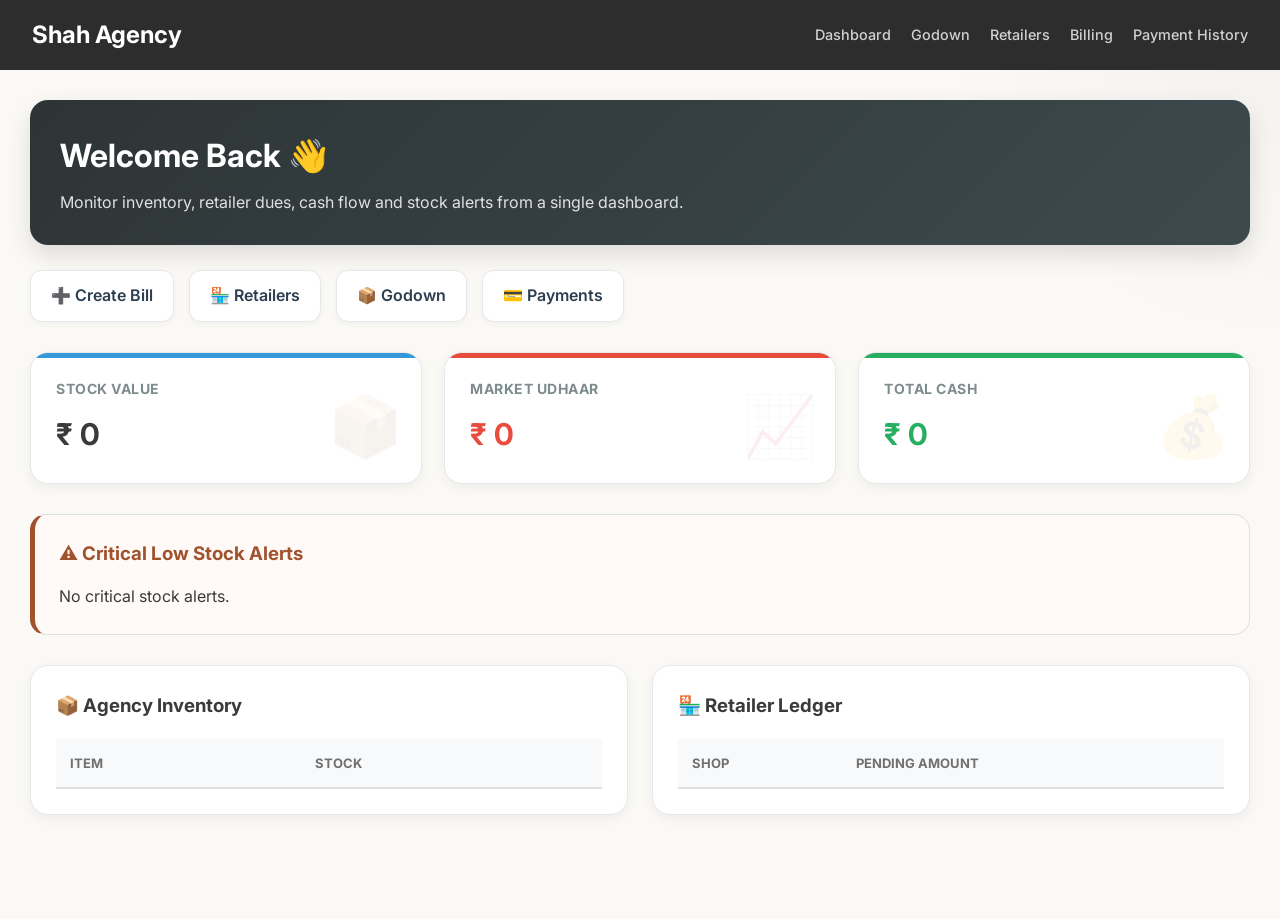
==== frontend/index.html @ 36f71048 "Final Deploy" ====
<!DOCTYPE html>
<html lang="en">
<head>
    <meta charset="UTF-8">
    <meta name="viewport" content="width=device-width, initial-scale=1.0">
    <title>Dashboard - Shah Agency</title>

    <link rel="stylesheet" href="css/style.css">
    <link rel="stylesheet" href="css/dashboard.css">
</head>
<body>

    <!-- Navbar -->
    <nav class="navbar">
        <h2>Shah Agency</h2>

        <ul>
            <li><a href="index.html">Dashboard</a></li>
            <li><a href="godown.html">Godown</a></li>
            <li><a href="retailer.html">Retailers</a></li>
            <li><a href="billing.html">Billing</a></li>
            <li><a href="payment-history.html">Payment History</a></li>
        </ul>
    </nav>

    <main class="dashboard-container">

        <!-- Hero Section -->
        <section class="dashboard-hero">
            <div>
                <h2>Welcome Back 👋</h2>
                <p>
                    Monitor inventory, retailer dues, cash flow and stock alerts
                    from a single dashboard.
                </p>
            </div>
        </section>

        <!-- Quick Actions -->
        <section class="quick-actions">

            <a href="billing.html" class="action-btn">
                ➕ Create Bill
            </a>

            <a href="retailer.html" class="action-btn">
                🏪 Retailers
            </a>

            <a href="godown.html" class="action-btn">
                📦 Godown
            </a>

            <a href="payment-history.html" class="action-btn">
                💳 Payments
            </a>

        </section>

        <!-- Statistics Cards -->
        <section class="cards-wrapper">

            <div class="card stock-card">
                <h3>Stock Value</h3>
                <p id="dash-value">₹ 0</p>
            </div>

            <div class="card udhaar-card">
                <h3>Market Udhaar</h3>
                <p id="dash-udhaar" style="color:#e74c3c;">₹ 0</p>
            </div>

            <div class="card cash-card">
                <h3>Total Cash</h3>
                <p id="dash-cash" style="color:#27ae60;">₹ 0</p>
            </div>

        </section>

        <!-- Low Stock Alert -->
        <section class="box-card alert-box">

            <h3>⚠ Critical Low Stock Alerts</h3>

            <div id="low-stock-content">
                <p>No critical stock alerts.</p>
            </div>

        </section>

        <!-- Main Grid -->
        <section class="dashboard-grid">

            <!-- Inventory -->
            <div class="box-card">

                <h3>📦 Agency Inventory</h3>

                <table class="data-table">

                    <thead>
                        <tr>
                            <th>Item</th>
                            <th>Stock</th>
                        </tr>
                    </thead>

                    <tbody id="product-master-list">
                    </tbody>

                </table>

            </div>

            <!-- Retailer Ledger -->
            <div class="box-card">

                <h3>🏪 Retailer Ledger</h3>

                <table class="data-table">

                    <thead>
                        <tr>
                            <th>Shop</th>
                            <th>Pending Amount</th>
                        </tr>
                    </thead>

                    <tbody id="retailer-master-list">
                    </tbody>

                </table>

            </div>

        </section>

    </main>

    <script src="js/dashboard.js"></script>

</body>
</html>
---- frontend/css/style.css ----
@import url('https://fonts.googleapis.com/css2?family=Inter:wght@300;400;600&display=swap');

:root {
    --bg-color: #FCFBF7;       /* Soft Warm White */
    --card-bg: #FFFFFF;        /* Crisp White */
    --primary-text: #3A3A3A;   /* Deep Charcoal */
    --secondary-text: #707070; /* Muted Grey */
    --accent-color: #A0522D;   /* Muted Terracotta */
    --navbar-bg: #2D2D2D;      /* Deep Espresso */
    --border-color: #E0E0E0;   /* Light Neutral Border */
}

* {
    box-sizing: border-box;
    margin: 0;
    padding: 0;
}

body {
    font-family: 'Inter', -apple-system, sans-serif;
    background-color: var(--bg-color);
    color: var(--primary-text);
    line-height: 1.6;
    padding-bottom: 50px;
}

/* Navbar */
.navbar {
    background-color: var(--navbar-bg);
    color: #FFFFFF;
    padding: 1rem 2rem;
    display: flex;
    justify-content: space-between;
    align-items: center;
}

.navbar ul {
    list-style: none;
    display: flex;
    gap: 20px;
}

.navbar ul li a {
    color: #D1D1D1;
    text-decoration: none;
    font-size: 0.9rem;
    font-weight: 500;
}

.navbar ul li a:hover {
    color: #FFFFFF;
}

/* Containers & Density */
.page-container {
    max-width: 1200px;
    margin: 2rem auto;
    padding: 0 1rem;
}

.box-card {
    background: var(--card-bg);
    padding: 1.5rem;          /* Density preserved */
    border-radius: 4px;
    border: 1px solid var(--border-color);
    margin-bottom: 1.5rem;
}

/* Forms */
.input-group {
    margin-bottom: 1rem;
}

.input-group label {
    display: block;
    font-size: 0.8rem;
    font-weight: 600;
    margin-bottom: 0.4rem;
    text-transform: uppercase;
    color: var(--secondary-text);
}

.input-group input, 
.input-group select {
    width: 100%;
    padding: 0.75rem;
    border: 1px solid var(--border-color);
    border-radius: 2px;
    font-family: inherit;
    font-size: 0.95rem;
}

.primary-btn {
    background-color: var(--accent-color);
    color: white;
    padding: 0.75rem 1.5rem;
    border: none;
    border-radius: 2px;
    cursor: pointer;
    font-weight: 600;
    width: 100%;
}

.primary-btn:hover {
    background-color: #8B4513;
}

/* Tables */
.data-table {
    width: 100%;
    border-collapse: collapse;
    margin-top: 1rem;
}

.data-table th {
    text-align: left;
    font-size: 0.75rem;
    color: var(--secondary-text);
    padding: 1rem;
    border-bottom: 2px solid var(--border-color);
    text-transform: uppercase;
}

.data-table td {
    padding: 1rem;
    border-bottom: 1px solid var(--border-color);
    font-size: 0.9rem;
}

/* Dashboard Grid */
.cards-wrapper {
    display: flex;
    gap: 20px;
}

.card {
    background: var(--card-bg);
    padding: 1.5rem;
    border-radius: 4px;
    border: 1px solid var(--border-color);
    flex: 1;
}

.card h3 {
    font-size: 0.8rem;
    color: var(--secondary-text);
    text-transform: uppercase;
}

.split-layout {
    display: grid;
    grid-template-columns: 1fr 1fr;
    gap: 20px;
    margin-top: 20px;
}
---- frontend/css/dashboard.css ----
/* =========================
   DASHBOARD ONLY CSS
   Shah Agency
========================= */

.dashboard-container {
    max-width: 1400px;
    margin: 30px auto;
    padding: 0 30px;
}

/* HERO SECTION */

.dashboard-hero {
    background: linear-gradient(135deg, #2D3436, #3D4A4D);
    color: white;
    padding: 30px;
    border-radius: 18px;
    margin-bottom: 25px;
    box-shadow: 0 10px 25px rgba(0,0,0,0.12);
}

.dashboard-hero h2 {
    font-size: 2rem;
    margin-bottom: 8px;
}

.dashboard-hero p {
    opacity: 0.85;
    font-size: 1rem;
}

/* QUICK ACTIONS */

.quick-actions {
    display: flex;
    flex-wrap: wrap;
    gap: 15px;
    margin-bottom: 30px;
}

.action-btn {
    background: white;
    color: #2C3E50;
    text-decoration: none;
    padding: 12px 20px;
    border-radius: 12px;
    border: 1px solid #E5E7EB;
    font-weight: 600;
    transition: all 0.25s ease;
    box-shadow: 0 2px 6px rgba(0,0,0,0.04);
}

.action-btn:hover {
    transform: translateY(-3px);
    box-shadow: 0 8px 20px rgba(0,0,0,0.08);
}

/* STAT CARDS */

.cards-wrapper {
    display: grid;
    grid-template-columns: repeat(3, 1fr);
    gap: 22px;
    margin-bottom: 30px;
}

.card {
    position: relative;
    overflow: hidden;
    background: white;
    padding: 25px;
    border-radius: 18px;
    border: 1px solid #E5E7EB;
    box-shadow: 0 4px 12px rgba(0,0,0,0.05);
    transition: all 0.3s ease;
}

.card:hover {
    transform: translateY(-4px);
    box-shadow: 0 12px 24px rgba(0,0,0,0.08);
}

.card h3 {
    font-size: 14px;
    color: #7F8C8D;
    margin-bottom: 10px;
    text-transform: uppercase;
    letter-spacing: 0.5px;
}

.card p {
    font-size: 30px;
    font-weight: 700;
}

/* Colored Top Borders */

.stock-card::before,
.udhaar-card::before,
.cash-card::before {
    content: '';
    position: absolute;
    left: 0;
    top: 0;
    height: 5px;
    width: 100%;
}

.stock-card::before {
    background: #3498db;
}

.udhaar-card::before {
    background: #e74c3c;
}

.cash-card::before {
    background: #27ae60;
}

/* Background Icons */

.stock-card::after {
    content: "📦";
    position: absolute;
    right: 18px;
    bottom: 10px;
    font-size: 60px;
    opacity: 0.08;
}

.udhaar-card::after {
    content: "📈";
    position: absolute;
    right: 18px;
    bottom: 10px;
    font-size: 60px;
    opacity: 0.08;
}

.cash-card::after {
    content: "💰";
    position: absolute;
    right: 18px;
    bottom: 10px;
    font-size: 60px;
    opacity: 0.08;
}

/* ALERT BOX */

.alert-box {
    border-left: 5px solid #A0522D;
    background: #fffaf7;
    border-radius: 16px;
    margin-bottom: 30px;
}

.alert-box h3 {
    margin-bottom: 15px;
    color: #A0522D;
}

/* TABLE GRID */

.dashboard-grid {
    display: grid;
    grid-template-columns: 1fr 1fr;
    gap: 24px;
}

/* TABLE CARDS */

.dashboard-grid .box-card {
    background: white;
    border-radius: 18px;
    padding: 25px;
    border: 1px solid #E5E7EB;
    box-shadow: 0 4px 12px rgba(0,0,0,0.05);
}

.dashboard-grid .box-card h3 {
    margin-bottom: 18px;
}

/* TABLES */

.dashboard-grid .data-table {
    margin-top: 0;
}

.dashboard-grid .data-table th {
    background: #F8F9FA;
    font-size: 13px;
    font-weight: 700;
}

.dashboard-grid .data-table th,
.dashboard-grid .data-table td {
    padding: 14px;
}

.dashboard-grid .data-table tr:hover {
    background: rgba(0,0,0,0.02);
}

/* BODY BACKGROUND ENHANCEMENT */

body {
    background:
        radial-gradient(
            circle at top right,
            rgba(0,0,0,0.03),
            transparent 350px
        ),
        #FAF9F6;
}

/* SCROLLBAR */

::-webkit-scrollbar {
    width: 8px;
}

::-webkit-scrollbar-thumb {
    background: #C9C9C9;
    border-radius: 20px;
}

/* RESPONSIVE */

@media (max-width: 1000px) {

    .cards-wrapper {
        grid-template-columns: 1fr;
    }

    .dashboard-grid {
        grid-template-columns: 1fr;
    }

    .quick-actions {
        flex-direction: column;
    }
}

@media (max-width: 600px) {

    .dashboard-container {
        padding: 0 15px;
    }

    .dashboard-hero {
        padding: 20px;
    }

    .card p {
        font-size: 24px;
    }
}
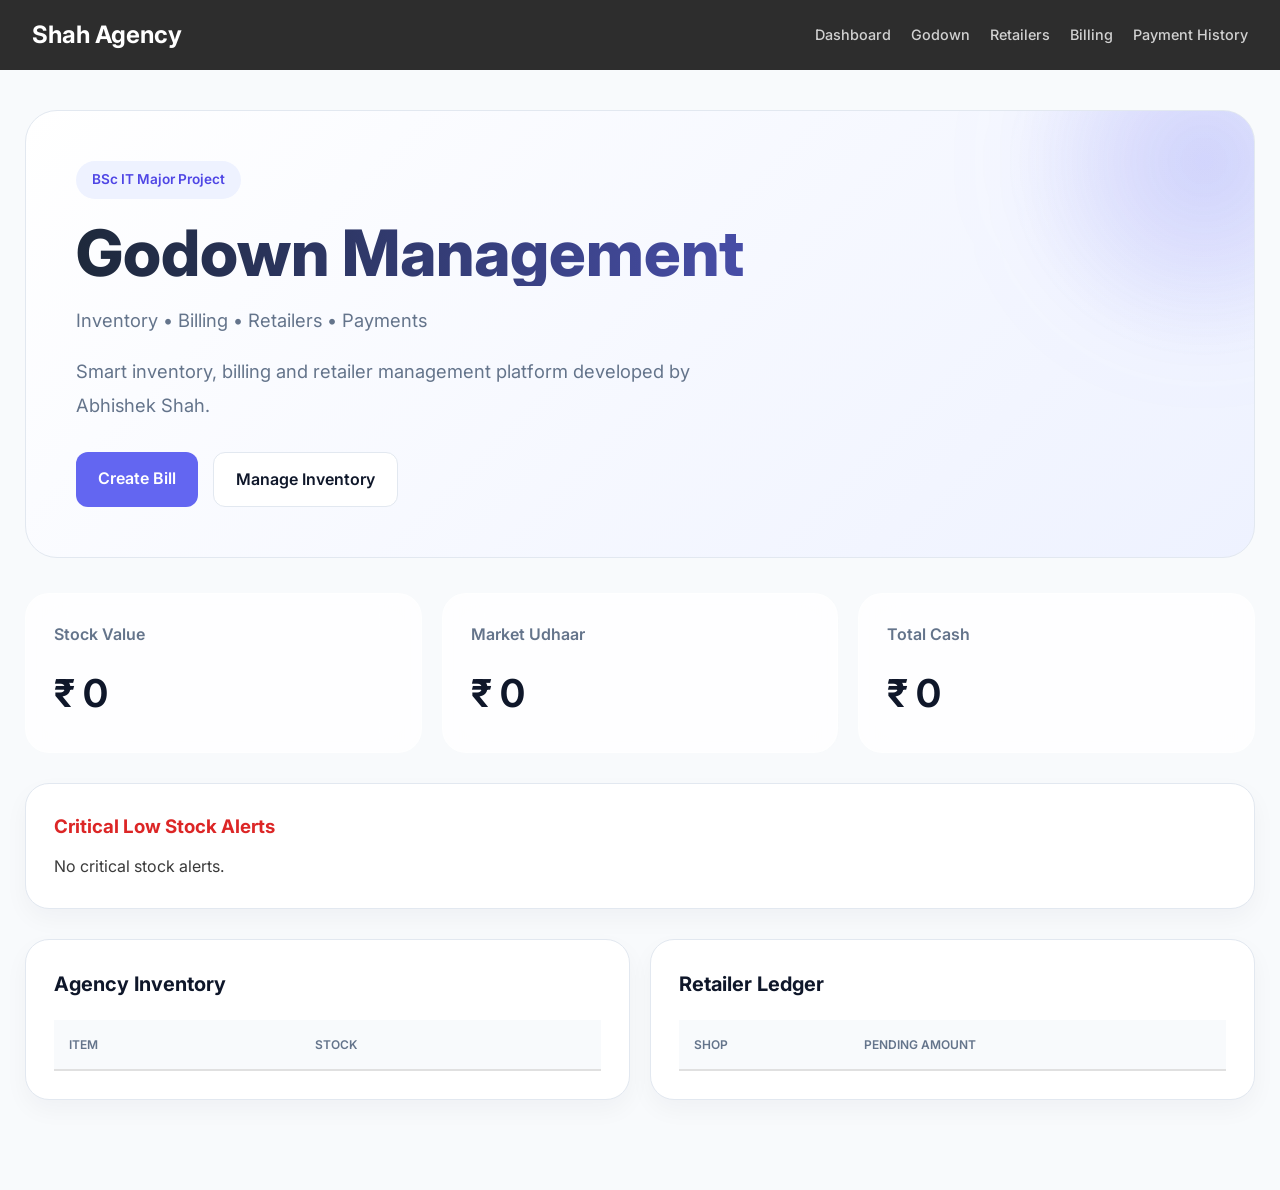
==== commit a74acb57: "Updated dashboard" ====
--- a/frontend/index.html
+++ b/frontend/index.html
@@ -25,117 +25,113 @@
 
     <main class="dashboard-container">
 
-        <!-- Hero Section -->
-        <section class="dashboard-hero">
-            <div>
-                <h2>Welcome Back 👋</h2>
-                <p>
-                    Monitor inventory, retailer dues, cash flow and stock alerts
-                    from a single dashboard.
-                </p>
+    <section class="hero">
+
+        <div class="hero-content">
+            <span class="badge">BSc IT Major Project</span>
+
+            <h1 class="hero-title">
+    Godown Management<span></span>
+</h1>
+
+<p class="hero-subtitle">
+    Inventory • Billing • Retailers • Payments
+</p>
+
+            <p>
+                Smart inventory, billing and retailer management
+                platform developed by Abhishek Shah.
+            </p>
+
+            <div class="hero-actions">
+                <a href="billing.html" class="hero-btn primary">
+                    Create Bill
+                </a>
+
+                <a href="godown.html" class="hero-btn secondary">
+                    Manage Inventory
+                </a>
             </div>
-        </section>
+        </div>
 
-        <!-- Quick Actions -->
-        <section class="quick-actions">
+    </section>
 
-            <a href="billing.html" class="action-btn">
-                ➕ Create Bill
-            </a>
+    <section class="stats-section">
 
-            <a href="retailer.html" class="action-btn">
-                🏪 Retailers
-            </a>
+        <div class="stat-card stock-card">
+            <span>Stock Value</span>
+            <h2 id="dash-value">₹ 0</h2>
+        </div>
 
-            <a href="godown.html" class="action-btn">
-                📦 Godown
-            </a>
+        <div class="stat-card udhaar-card">
+            <span>Market Udhaar</span>
+            <h2 id="dash-udhaar">₹ 0</h2>
+        </div>
 
-            <a href="payment-history.html" class="action-btn">
-                💳 Payments
-            </a>
+        <div class="stat-card cash-card">
+            <span>Total Cash</span>
+            <h2 id="dash-cash">₹ 0</h2>
+        </div>
 
-        </section>
+    </section>
 
-        <!-- Statistics Cards -->
-        <section class="cards-wrapper">
+    <section class="alert-section">
 
-            <div class="card stock-card">
-                <h3>Stock Value</h3>
-                <p id="dash-value">₹ 0</p>
+        <div class="glass-card">
+
+            <h3>Critical Low Stock Alerts</h3>
+
+            <div id="low-stock-content">
+                No critical stock alerts.
             </div>
 
-            <div class="card udhaar-card">
-                <h3>Market Udhaar</h3>
-                <p id="dash-udhaar" style="color:#e74c3c;">₹ 0</p>
+        </div>
+
+    </section>
+
+    <section class="dashboard-grid">
+
+        <div class="glass-card">
+
+            <div class="card-header">
+                <h3>Agency Inventory</h3>
             </div>
 
-            <div class="card cash-card">
-                <h3>Total Cash</h3>
-                <p id="dash-cash" style="color:#27ae60;">₹ 0</p>
+            <table class="data-table">
+                <thead>
+                    <tr>
+                        <th>Item</th>
+                        <th>Stock</th>
+                    </tr>
+                </thead>
+
+                <tbody id="product-master-list"></tbody>
+            </table>
+
+        </div>
+
+        <div class="glass-card">
+
+            <div class="card-header">
+                <h3>Retailer Ledger</h3>
             </div>
 
-        </section>
+            <table class="data-table">
+                <thead>
+                    <tr>
+                        <th>Shop</th>
+                        <th>Pending Amount</th>
+                    </tr>
+                </thead>
 
-        <!-- Low Stock Alert -->
-        <section class="box-card alert-box">
+                <tbody id="retailer-master-list"></tbody>
+            </table>
 
-            <h3>⚠ Critical Low Stock Alerts</h3>
+        </div>
 
-            <div id="low-stock-content">
-                <p>No critical stock alerts.</p>
-            </div>
+    </section>
 
-        </section>
-
-        <!-- Main Grid -->
-        <section class="dashboard-grid">
-
-            <!-- Inventory -->
-            <div class="box-card">
-
-                <h3>📦 Agency Inventory</h3>
-
-                <table class="data-table">
-
-                    <thead>
-                        <tr>
-                            <th>Item</th>
-                            <th>Stock</th>
-                        </tr>
-                    </thead>
-
-                    <tbody id="product-master-list">
-                    </tbody>
-
-                </table>
-
-            </div>
-
-            <!-- Retailer Ledger -->
-            <div class="box-card">
-
-                <h3>🏪 Retailer Ledger</h3>
-
-                <table class="data-table">
-
-                    <thead>
-                        <tr>
-                            <th>Shop</th>
-                            <th>Pending Amount</th>
-                        </tr>
-                    </thead>
-
-                    <tbody id="retailer-master-list">
-                    </tbody>
-
-                </table>
-
-            </div>
-
-        </section>
-
-    </main>
+</main>
 
     <script src="js/dashboard.js"></script>
 
--- a/frontend/css/dashboard.css
+++ b/frontend/css/dashboard.css
@@ -1,261 +1,385 @@
-/* =========================
-   DASHBOARD ONLY CSS
-   Shah Agency
-========================= */
-
-.dashboard-container {
-    max-width: 1400px;
-    margin: 30px auto;
-    padding: 0 30px;
-}
-
-/* HERO SECTION */
-
-.dashboard-hero {
-    background: linear-gradient(135deg, #2D3436, #3D4A4D);
-    color: white;
-    padding: 30px;
-    border-radius: 18px;
-    margin-bottom: 25px;
-    box-shadow: 0 10px 25px rgba(0,0,0,0.12);
-}
-
-.dashboard-hero h2 {
-    font-size: 2rem;
-    margin-bottom: 8px;
-}
-
-.dashboard-hero p {
-    opacity: 0.85;
-    font-size: 1rem;
-}
-
-/* QUICK ACTIONS */
-
-.quick-actions {
-    display: flex;
-    flex-wrap: wrap;
-    gap: 15px;
-    margin-bottom: 30px;
-}
-
-.action-btn {
-    background: white;
-    color: #2C3E50;
-    text-decoration: none;
-    padding: 12px 20px;
-    border-radius: 12px;
-    border: 1px solid #E5E7EB;
-    font-weight: 600;
-    transition: all 0.25s ease;
-    box-shadow: 0 2px 6px rgba(0,0,0,0.04);
-}
-
-.action-btn:hover {
-    transform: translateY(-3px);
-    box-shadow: 0 8px 20px rgba(0,0,0,0.08);
-}
-
-/* STAT CARDS */
-
-.cards-wrapper {
-    display: grid;
-    grid-template-columns: repeat(3, 1fr);
-    gap: 22px;
-    margin-bottom: 30px;
-}
-
-.card {
-    position: relative;
-    overflow: hidden;
-    background: white;
-    padding: 25px;
-    border-radius: 18px;
-    border: 1px solid #E5E7EB;
-    box-shadow: 0 4px 12px rgba(0,0,0,0.05);
-    transition: all 0.3s ease;
-}
-
-.card:hover {
-    transform: translateY(-4px);
-    box-shadow: 0 12px 24px rgba(0,0,0,0.08);
-}
-
-.card h3 {
-    font-size: 14px;
-    color: #7F8C8D;
-    margin-bottom: 10px;
-    text-transform: uppercase;
-    letter-spacing: 0.5px;
-}
-
-.card p {
-    font-size: 30px;
-    font-weight: 700;
-}
-
-/* Colored Top Borders */
-
-.stock-card::before,
-.udhaar-card::before,
-.cash-card::before {
-    content: '';
-    position: absolute;
-    left: 0;
-    top: 0;
-    height: 5px;
-    width: 100%;
-}
-
-.stock-card::before {
-    background: #3498db;
-}
-
-.udhaar-card::before {
-    background: #e74c3c;
-}
-
-.cash-card::before {
-    background: #27ae60;
-}
-
-/* Background Icons */
-
-.stock-card::after {
-    content: "📦";
-    position: absolute;
-    right: 18px;
-    bottom: 10px;
-    font-size: 60px;
-    opacity: 0.08;
-}
-
-.udhaar-card::after {
-    content: "📈";
-    position: absolute;
-    right: 18px;
-    bottom: 10px;
-    font-size: 60px;
-    opacity: 0.08;
-}
-
-.cash-card::after {
-    content: "💰";
-    position: absolute;
-    right: 18px;
-    bottom: 10px;
-    font-size: 60px;
-    opacity: 0.08;
-}
-
-/* ALERT BOX */
-
-.alert-box {
-    border-left: 5px solid #A0522D;
-    background: #fffaf7;
-    border-radius: 16px;
-    margin-bottom: 30px;
-}
-
-.alert-box h3 {
-    margin-bottom: 15px;
-    color: #A0522D;
-}
-
-/* TABLE GRID */
-
-.dashboard-grid {
-    display: grid;
-    grid-template-columns: 1fr 1fr;
-    gap: 24px;
-}
-
-/* TABLE CARDS */
-
-.dashboard-grid .box-card {
-    background: white;
-    border-radius: 18px;
-    padding: 25px;
-    border: 1px solid #E5E7EB;
-    box-shadow: 0 4px 12px rgba(0,0,0,0.05);
-}
-
-.dashboard-grid .box-card h3 {
-    margin-bottom: 18px;
-}
-
-/* TABLES */
-
-.dashboard-grid .data-table {
-    margin-top: 0;
-}
-
-.dashboard-grid .data-table th {
-    background: #F8F9FA;
-    font-size: 13px;
-    font-weight: 700;
-}
-
-.dashboard-grid .data-table th,
-.dashboard-grid .data-table td {
-    padding: 14px;
-}
-
-.dashboard-grid .data-table tr:hover {
-    background: rgba(0,0,0,0.02);
-}
-
-/* BODY BACKGROUND ENHANCEMENT */
-
-body {
+@import url('https://fonts.googleapis.com/css2?family=Inter:wght@400;500;600;700;800&display=swap');
+
+:root{
+    --bg:#f8fafc;
+    --card:#ffffff;
+    --border:#e2e8f0;
+
+    --text:#0f172a;
+    --muted:#64748b;
+
+    --primary:#6366f1;
+
+    --blue:#3b82f6;
+    --red:#ef4444;
+    --green:#10b981;
+}
+
+body{
+    background:var(--bg);
+    font-family:'Inter',sans-serif;
+}
+
+/* ==========================
+   CONTAINER
+========================== */
+
+.dashboard-container{
+    max-width:1400px;
+    margin:auto;
+    padding:40px 25px;
+}
+
+/* ==========================
+   HERO
+========================== */
+
+.hero{
     background:
-        radial-gradient(
-            circle at top right,
-            rgba(0,0,0,0.03),
-            transparent 350px
-        ),
-        #FAF9F6;
-}
-
-/* SCROLLBAR */
-
-::-webkit-scrollbar {
-    width: 8px;
-}
-
-::-webkit-scrollbar-thumb {
-    background: #C9C9C9;
-    border-radius: 20px;
-}
-
-/* RESPONSIVE */
-
-@media (max-width: 1000px) {
-
-    .cards-wrapper {
-        grid-template-columns: 1fr;
-    }
-
-    .dashboard-grid {
-        grid-template-columns: 1fr;
-    }
-
-    .quick-actions {
-        flex-direction: column;
-    }
-}
-
-@media (max-width: 600px) {
-
-    .dashboard-container {
-        padding: 0 15px;
-    }
-
-    .dashboard-hero {
-        padding: 20px;
-    }
-
-    .card p {
-        font-size: 24px;
-    }
+    linear-gradient(
+        135deg,
+        #ffffff,
+        #eef2ff
+    );
+
+    border:1px solid var(--border);
+
+    border-radius:32px;
+
+    padding:50px;
+
+    margin-bottom:35px;
+
+    position:relative;
+
+    overflow:hidden;
+}
+
+.hero::after{
+    content:'';
+
+    position:absolute;
+
+    width:400px;
+    height:400px;
+
+    right:-150px;
+    top:-150px;
+
+    background:
+    radial-gradient(
+        rgba(99,102,241,.12),
+        transparent 70%
+    );
+}
+
+.badge{
+    display:inline-block;
+
+    background:#eef2ff;
+
+    color:#4f46e5;
+
+    font-size:.85rem;
+
+    padding:8px 16px;
+
+    border-radius:999px;
+
+    margin-bottom:20px;
+
+    font-weight:600;
+}
+
+.hero h1{
+    color:var(--text);
+
+    font-size:4rem;
+
+    line-height:1.05;
+
+    font-weight:800;
+}
+
+.hero h1 span{
+    display:block;
+
+    color:var(--primary);
+}
+
+.hero p{
+    max-width:650px;
+
+    margin-top:18px;
+
+    color:var(--muted);
+
+    font-size:1.15rem;
+
+    line-height:1.8;
+}
+
+.hero-actions{
+    display:flex;
+
+    gap:15px;
+
+    margin-top:30px;
+}
+
+.hero-btn{
+    text-decoration:none;
+
+    padding:14px 22px;
+
+    border-radius:12px;
+
+    font-weight:600;
+
+    transition:.25s;
+}
+
+.hero-btn.primary{
+    background:var(--primary);
+
+    color:white;
+}
+
+.hero-btn.primary:hover{
+    transform:translateY(-2px);
+}
+
+.hero-btn.secondary{
+    background:white;
+
+    color:var(--text);
+
+    border:1px solid var(--border);
+}
+
+/* ==========================
+   KPI CARDS
+========================== */
+
+.stats-section{
+    display:grid;
+
+    grid-template-columns:repeat(3,1fr);
+
+    gap:20px;
+
+    margin-bottom:30px;
+}
+
+.stat-card{
+    background:white;
+
+    border:1px solid var(--border);
+
+    border-radius:24px;
+
+    padding:28px;
+
+    position:relative;
+
+    overflow:hidden;
+
+    transition:.25s;
+}
+
+.stat-card:hover{
+    transform:translateY(-4px);
+}
+
+.stat-card span{
+    color:var(--muted);
+
+    font-weight:600;
+}
+
+.stat-card h2{
+    margin-top:15px;
+
+    font-size:2.4rem;
+
+    color:var(--text);
+}
+
+.stock-card{
+    border-top:5px solid var(--blue);
+}
+
+.udhaar-card{
+    border-top:5px solid var(--red);
+}
+
+.cash-card{
+    border-top:5px solid var(--green);
+}
+
+/* ==========================
+   GLASS CARDS
+========================== */
+
+.glass-card{
+    background:white;
+
+    border:1px solid var(--border);
+
+    border-radius:24px;
+
+    padding:28px;
+
+    box-shadow:
+    0 10px 25px rgba(15,23,42,.04);
+}
+
+/* ==========================
+   ALERTS
+========================== */
+
+.alert-section{
+    margin-bottom:30px;
+}
+
+.alert-section h3{
+    color:#dc2626;
+
+    margin-bottom:12px;
+}
+
+/* ==========================
+   TABLE GRID
+========================== */
+
+.dashboard-grid{
+    display:grid;
+
+    grid-template-columns:1fr 1fr;
+
+    gap:20px;
+}
+
+.card-header{
+    margin-bottom:20px;
+}
+
+.card-header h3{
+    font-size:1.25rem;
+
+    color:var(--text);
+}
+
+/* ==========================
+   TABLES
+========================== */
+
+.data-table{
+    width:100%;
+
+    border-collapse:collapse;
+}
+
+.data-table th{
+    text-align:left;
+
+    background:#f8fafc;
+
+    padding:15px;
+
+    color:var(--muted);
+
+    font-weight:600;
+}
+
+.data-table td{
+    padding:15px;
+
+    border-bottom:1px solid var(--border);
+}
+
+.data-table tr:hover{
+    background:#f8fafc;
+}
+
+/* ==========================
+   RESPONSIVE
+========================== */
+
+@media(max-width:1000px){
+
+    .stats-section{
+        grid-template-columns:1fr;
+    }
+
+    .dashboard-grid{
+        grid-template-columns:1fr;
+    }
+
+    .hero h1{
+        font-size:2.8rem;
+    }
+}
+
+@media(max-width:768px){
+
+    .hero{
+        padding:35px;
+    }
+
+    .hero-actions{
+        flex-direction:column;
+    }
+
+    .hero h1{
+        font-size:2.3rem;
+    }
+}
+
+.hero-title{
+    font-size:6rem;
+    font-weight:800;
+
+    background:linear-gradient(
+        90deg,
+        #1e293b,
+        #6366f1
+    );
+
+    -webkit-background-clip:text;
+    -webkit-text-fill-color:transparent;
+}
+.hero{
+    position:relative;
+}
+
+.hero::before{
+    content:"";
+
+    position:absolute;
+
+    width:300px;
+    height:300px;
+
+    top:-100px;
+    right:-100px;
+
+    border-radius:50%;
+
+    background:
+    radial-gradient(
+        rgba(99,102,241,.18),
+        transparent
+    );
+
+    filter:blur(60px);
+}
+.stat-card{
+    backdrop-filter:blur(20px);
+
+    background:
+    rgba(255,255,255,.8);
+
+    border:
+    1px solid rgba(255,255,255,.4);
 }
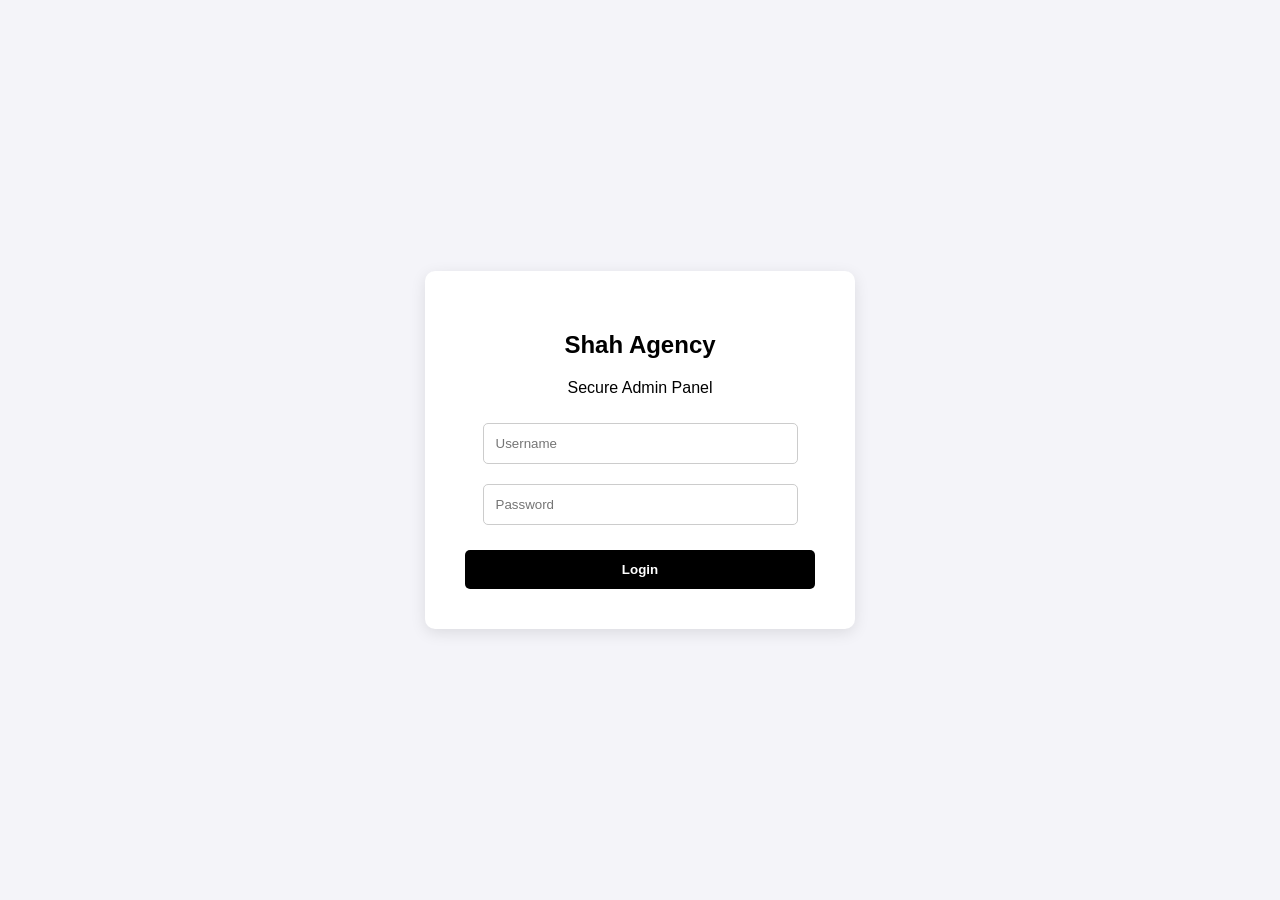
==== commit b0799c03: "Added Login Page and Auuthentication" ====
--- a/frontend/index.html
+++ b/frontend/index.html
@@ -3,137 +3,78 @@
 <head>
     <meta charset="UTF-8">
     <meta name="viewport" content="width=device-width, initial-scale=1.0">
-    <title>Dashboard - Shah Agency</title>
-
-    <link rel="stylesheet" href="css/style.css">
-    <link rel="stylesheet" href="css/dashboard.css">
+    <title>Admin Login - Shah Agency</title>
+    <style>
+        body { 
+            font-family: Arial, sans-serif; 
+            background-color: #f4f4f9; 
+            display: flex; 
+            justify-content: center; 
+            align-items: center; 
+            height: 100vh; 
+            margin: 0; 
+        }
+        .login-box { 
+            background: white; 
+            padding: 40px; 
+            border-radius: 10px; 
+            box-shadow: 0 4px 15px rgba(0,0,0,0.1); 
+            width: 100%; 
+            max-width: 350px; 
+            text-align: center; 
+        }
+        input { 
+            width: 90%; 
+            padding: 12px; 
+            margin: 10px 0; 
+            border: 1px solid #ccc; 
+            border-radius: 5px; 
+            box-sizing: border-box; 
+        }
+        button { 
+            width: 100%; 
+            padding: 12px; 
+            background: #000; 
+            color: white; 
+            border: none; 
+            border-radius: 5px; 
+            cursor: pointer; 
+            font-weight: bold; 
+            margin-top: 15px; 
+        }
+        button:hover { 
+            background: #333; 
+        }
+    </style>
 </head>
 <body>
 
-    <!-- Navbar -->
-    <nav class="navbar">
+    <div class="login-box">
         <h2>Shah Agency</h2>
+        <p>Secure Admin Panel</p>
+        <input type="text" id="username" placeholder="Username">
+        <input type="password" id="password" placeholder="Password">
+        <button onclick="loginAPI()">Login</button>
+    </div>
 
-        <ul>
-            <li><a href="index.html">Dashboard</a></li>
-            <li><a href="godown.html">Godown</a></li>
-            <li><a href="retailer.html">Retailers</a></li>
-            <li><a href="billing.html">Billing</a></li>
-            <li><a href="payment-history.html">Payment History</a></li>
-        </ul>
-    </nav>
+    <script>
+        function loginAPI() {
+            const user = document.getElementById('username').value;
+            const pass = document.getElementById('password').value;
 
-    <main class="dashboard-container">
-
-    <section class="hero">
-
-        <div class="hero-content">
-            <span class="badge">BSc IT Major Project</span>
-
-            <h1 class="hero-title">
-    Godown Management<span></span>
-</h1>
-
-<p class="hero-subtitle">
-    Inventory • Billing • Retailers • Payments
-</p>
-
-            <p>
-                Smart inventory, billing and retailer management
-                platform developed by Abhishek Shah.
-            </p>
-
-            <div class="hero-actions">
-                <a href="billing.html" class="hero-btn primary">
-                    Create Bill
-                </a>
-
-                <a href="godown.html" class="hero-btn secondary">
-                    Manage Inventory
-                </a>
-            </div>
-        </div>
-
-    </section>
-
-    <section class="stats-section">
-
-        <div class="stat-card stock-card">
-            <span>Stock Value</span>
-            <h2 id="dash-value">₹ 0</h2>
-        </div>
-
-        <div class="stat-card udhaar-card">
-            <span>Market Udhaar</span>
-            <h2 id="dash-udhaar">₹ 0</h2>
-        </div>
-
-        <div class="stat-card cash-card">
-            <span>Total Cash</span>
-            <h2 id="dash-cash">₹ 0</h2>
-        </div>
-
-    </section>
-
-    <section class="alert-section">
-
-        <div class="glass-card">
-
-            <h3>Critical Low Stock Alerts</h3>
-
-            <div id="low-stock-content">
-                No critical stock alerts.
-            </div>
-
-        </div>
-
-    </section>
-
-    <section class="dashboard-grid">
-
-        <div class="glass-card">
-
-            <div class="card-header">
-                <h3>Agency Inventory</h3>
-            </div>
-
-            <table class="data-table">
-                <thead>
-                    <tr>
-                        <th>Item</th>
-                        <th>Stock</th>
-                    </tr>
-                </thead>
-
-                <tbody id="product-master-list"></tbody>
-            </table>
-
-        </div>
-
-        <div class="glass-card">
-
-            <div class="card-header">
-                <h3>Retailer Ledger</h3>
-            </div>
-
-            <table class="data-table">
-                <thead>
-                    <tr>
-                        <th>Shop</th>
-                        <th>Pending Amount</th>
-                    </tr>
-                </thead>
-
-                <tbody id="retailer-master-list"></tbody>
-            </table>
-
-        </div>
-
-    </section>
-
-</main>
-
-    <script src="js/dashboard.js"></script>
-
+            // Direct local check (Render server ka wait nahi karega)
+            if (user === 'abhishek' && pass === 'shahadmin123') {
+                
+                // Token set kar raha hai taaki andar wale pages khul sakein
+                localStorage.setItem('auth_token', 'shah_agency_secure_token');
+                
+                // Seedha Dashboard par bhej dega
+                window.location.href = 'dashboard.html';
+                
+            } else {
+                alert('Galat Username ya Password! Wapas try kar.');
+            }
+        }
+    </script>
 </body>
 </html>
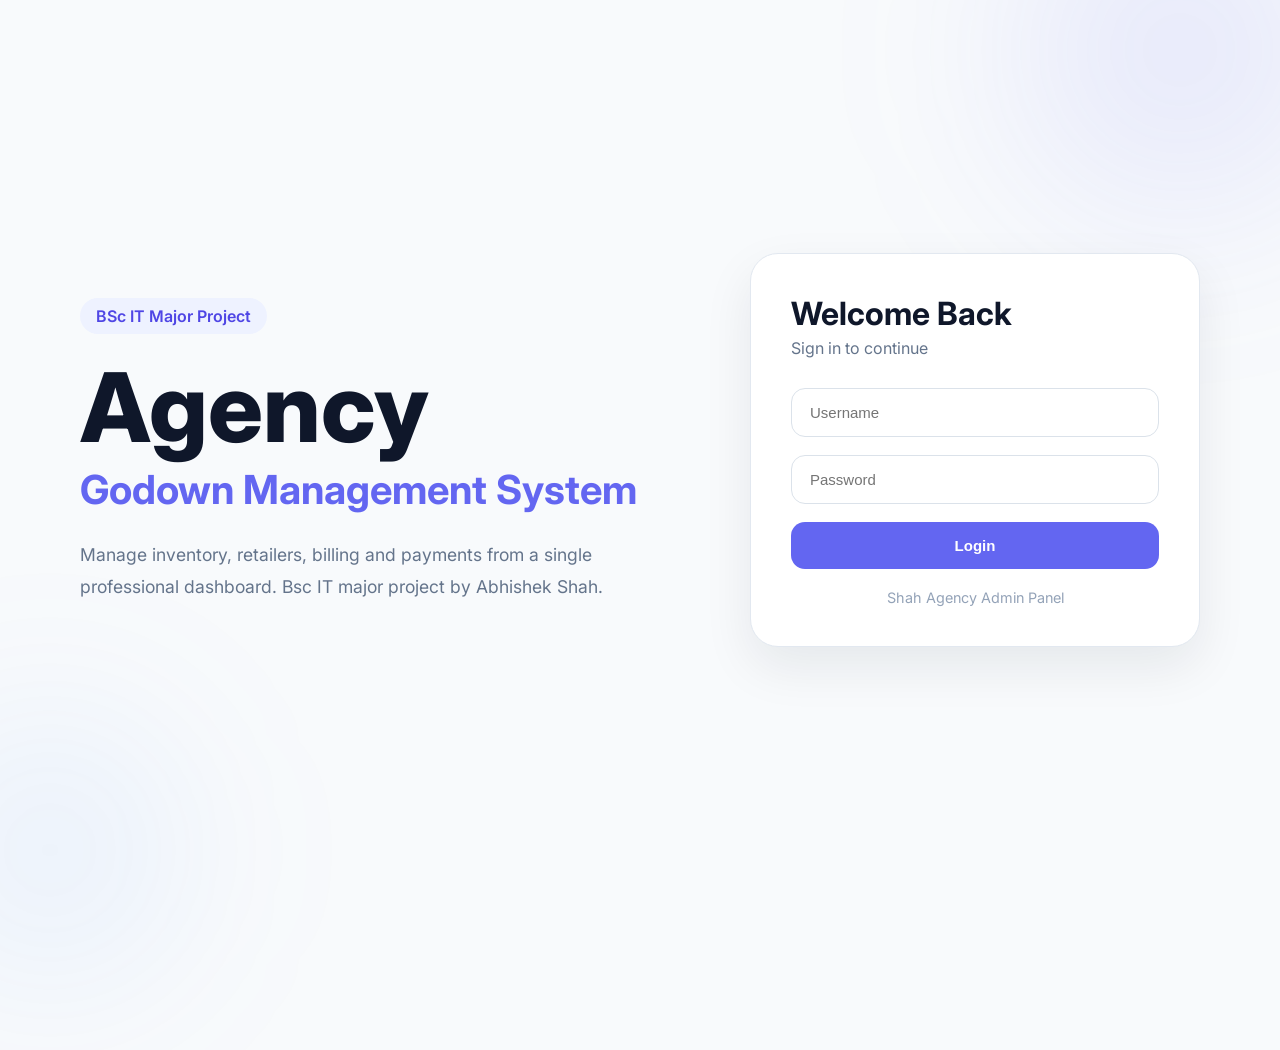
==== commit c2a2ec33: "Added Login Page" ====
--- a/frontend/index.html
+++ b/frontend/index.html
@@ -4,77 +4,91 @@
     <meta charset="UTF-8">
     <meta name="viewport" content="width=device-width, initial-scale=1.0">
     <title>Admin Login - Shah Agency</title>
-    <style>
-        body { 
-            font-family: Arial, sans-serif; 
-            background-color: #f4f4f9; 
-            display: flex; 
-            justify-content: center; 
-            align-items: center; 
-            height: 100vh; 
-            margin: 0; 
-        }
-        .login-box { 
-            background: white; 
-            padding: 40px; 
-            border-radius: 10px; 
-            box-shadow: 0 4px 15px rgba(0,0,0,0.1); 
-            width: 100%; 
-            max-width: 350px; 
-            text-align: center; 
-        }
-        input { 
-            width: 90%; 
-            padding: 12px; 
-            margin: 10px 0; 
-            border: 1px solid #ccc; 
-            border-radius: 5px; 
-            box-sizing: border-box; 
-        }
-        button { 
-            width: 100%; 
-            padding: 12px; 
-            background: #000; 
-            color: white; 
-            border: none; 
-            border-radius: 5px; 
-            cursor: pointer; 
-            font-weight: bold; 
-            margin-top: 15px; 
-        }
-        button:hover { 
-            background: #333; 
-        }
-    </style>
+
+    <link rel="stylesheet" href="css/login.css">
 </head>
 <body>
 
-    <div class="login-box">
-        <h2>Shah Agency</h2>
-        <p>Secure Admin Panel</p>
-        <input type="text" id="username" placeholder="Username">
-        <input type="password" id="password" placeholder="Password">
-        <button onclick="loginAPI()">Login</button>
+<div class="login-container">
+
+    <div class="brand-side">
+
+        <div class="brand-badge">
+            BSc IT Major Project
+        </div>
+
+        <h1>
+            Agency
+        </h1>
+
+        <h2>
+            Godown Management System
+        </h2>
+
+        <p>
+            Manage inventory, retailers, billing and payments
+            from a single professional dashboard. Bsc IT major project by Abhishek Shah.
+        </p>
+
     </div>
 
-    <script>
-        function loginAPI() {
-            const user = document.getElementById('username').value;
-            const pass = document.getElementById('password').value;
+    <div class="login-card">
 
-            // Direct local check (Render server ka wait nahi karega)
-            if (user === 'abhishek' && pass === 'shahadmin123') {
-                
-                // Token set kar raha hai taaki andar wale pages khul sakein
-                localStorage.setItem('auth_token', 'shah_agency_secure_token');
-                
-                // Seedha Dashboard par bhej dega
-                window.location.href = 'dashboard.html';
-                
-            } else {
-                alert('Galat Username ya Password! Wapas try kar.');
-            }
+        <div class="login-header">
+            <h2>Welcome Back</h2>
+            <p>Sign in to continue</p>
+        </div>
+
+        <!-- SAME IDS -->
+        <input
+            type="text"
+            id="username"
+            placeholder="Username"
+        >
+
+        <input
+            type="password"
+            id="password"
+            placeholder="Password"
+        >
+
+        <!-- SAME FUNCTION -->
+        <button onclick="loginAPI()">
+            Login
+        </button>
+
+        <div class="footer-note">
+            Shah Agency Admin Panel
+        </div>
+
+    </div>
+
+</div>
+
+<script>
+    function loginAPI() {
+
+        const user = document.getElementById('username').value;
+        const pass = document.getElementById('password').value;
+
+        if (user === 'abhishek' && pass === 'shahadmin123') {
+
+            localStorage.setItem(
+                'auth_token',
+                'shah_agency_secure_token'
+            );
+
+            window.location.href = 'dashboard.html';
+
+        } else {
+
+            alert(
+                'Galat Username ya Password! Wapas try kar.'
+            );
+
         }
-    </script>
+    }
+</script>
+
 </body>
 </html>
--- a/frontend/css/login.css
+++ b/frontend/css/login.css
@@ -0,0 +1,257 @@
+@import url('https://fonts.googleapis.com/css2?family=Inter:wght@400;500;600;700;800&display=swap');
+
+*{
+    margin:0;
+    padding:0;
+    box-sizing:border-box;
+}
+
+body{
+    font-family:'Inter',sans-serif;
+
+    min-height:100vh;
+
+    background:#f8fafc;
+
+    display:flex;
+    justify-content:center;
+    align-items:center;
+
+    overflow:hidden;
+
+    position:relative;
+}
+
+/* Glow Effects */
+
+body::before{
+    content:'';
+
+    position:absolute;
+
+    width:500px;
+    height:500px;
+
+    top:-200px;
+    right:-150px;
+
+    border-radius:50%;
+
+    background:
+    radial-gradient(
+        rgba(99,102,241,.15),
+        transparent 70%
+    );
+
+    filter:blur(80px);
+}
+
+body::after{
+    content:'';
+
+    position:absolute;
+
+    width:400px;
+    height:400px;
+
+    bottom:-150px;
+    left:-150px;
+
+    border-radius:50%;
+
+    background:
+    radial-gradient(
+        rgba(59,130,246,.10),
+        transparent 70%
+    );
+
+    filter:blur(80px);
+}
+
+.login-container{
+    width:100%;
+    max-width:1200px;
+
+    display:grid;
+    grid-template-columns:1fr 450px;
+
+    gap:80px;
+
+    padding:40px;
+
+    position:relative;
+    z-index:2;
+}
+
+/* Left Side */
+
+.brand-side{
+    display:flex;
+    flex-direction:column;
+    justify-content:center;
+}
+
+.brand-badge{
+    display:inline-block;
+
+    width:max-content;
+
+    padding:8px 16px;
+
+    border-radius:999px;
+
+    background:#eef2ff;
+
+    color:#4f46e5;
+
+    font-weight:600;
+
+    margin-bottom:25px;
+}
+
+.brand-side h1{
+    font-size:6rem;
+
+    font-weight:800;
+
+    line-height:1;
+
+    color:#0f172a;
+}
+
+.brand-side h1 span{
+    color:#6366f1;
+}
+
+.brand-side h2{
+    font-size:2.5rem;
+
+    margin-top:10px;
+
+    color:#6366f1;
+}
+
+.brand-side p{
+    margin-top:25px;
+
+    font-size:1.1rem;
+
+    line-height:1.8;
+
+    color:#64748b;
+
+    max-width:550px;
+}
+
+/* Login Card */
+
+.login-card{
+    background:white;
+
+    padding:40px;
+
+    border-radius:28px;
+
+    border:1px solid #e2e8f0;
+
+    box-shadow:
+    0 20px 50px rgba(15,23,42,.08);
+}
+
+.login-header{
+    margin-bottom:30px;
+}
+
+.login-header h2{
+    color:#0f172a;
+    font-size:2rem;
+}
+
+.login-header p{
+    color:#64748b;
+    margin-top:5px;
+}
+
+.login-card input{
+    width:100%;
+
+    padding:15px 18px;
+
+    margin-bottom:18px;
+
+    border:1px solid #dbe2ea;
+
+    border-radius:14px;
+
+    font-size:15px;
+
+    transition:.3s;
+}
+
+.login-card input:focus{
+    outline:none;
+
+    border-color:#6366f1;
+
+    box-shadow:
+    0 0 0 4px rgba(99,102,241,.12);
+}
+
+.login-card button{
+    width:100%;
+
+    padding:15px;
+
+    border:none;
+
+    border-radius:14px;
+
+    cursor:pointer;
+
+    font-weight:600;
+
+    font-size:15px;
+
+    color:white;
+
+    background:#6366f1;
+
+    transition:.3s;
+}
+
+.login-card button:hover{
+    background:#4f46e5;
+    transform:translateY(-2px);
+}
+
+.footer-note{
+    margin-top:20px;
+
+    text-align:center;
+
+    color:#94a3b8;
+
+    font-size:.9rem;
+}
+
+/* Mobile */
+
+@media(max-width:900px){
+
+    .login-container{
+        grid-template-columns:1fr;
+        gap:40px;
+    }
+
+    .brand-side{
+        text-align:center;
+    }
+
+    .brand-side h1{
+        font-size:4rem;
+    }
+
+    .brand-side h2{
+        font-size:2rem;
+    }
+}
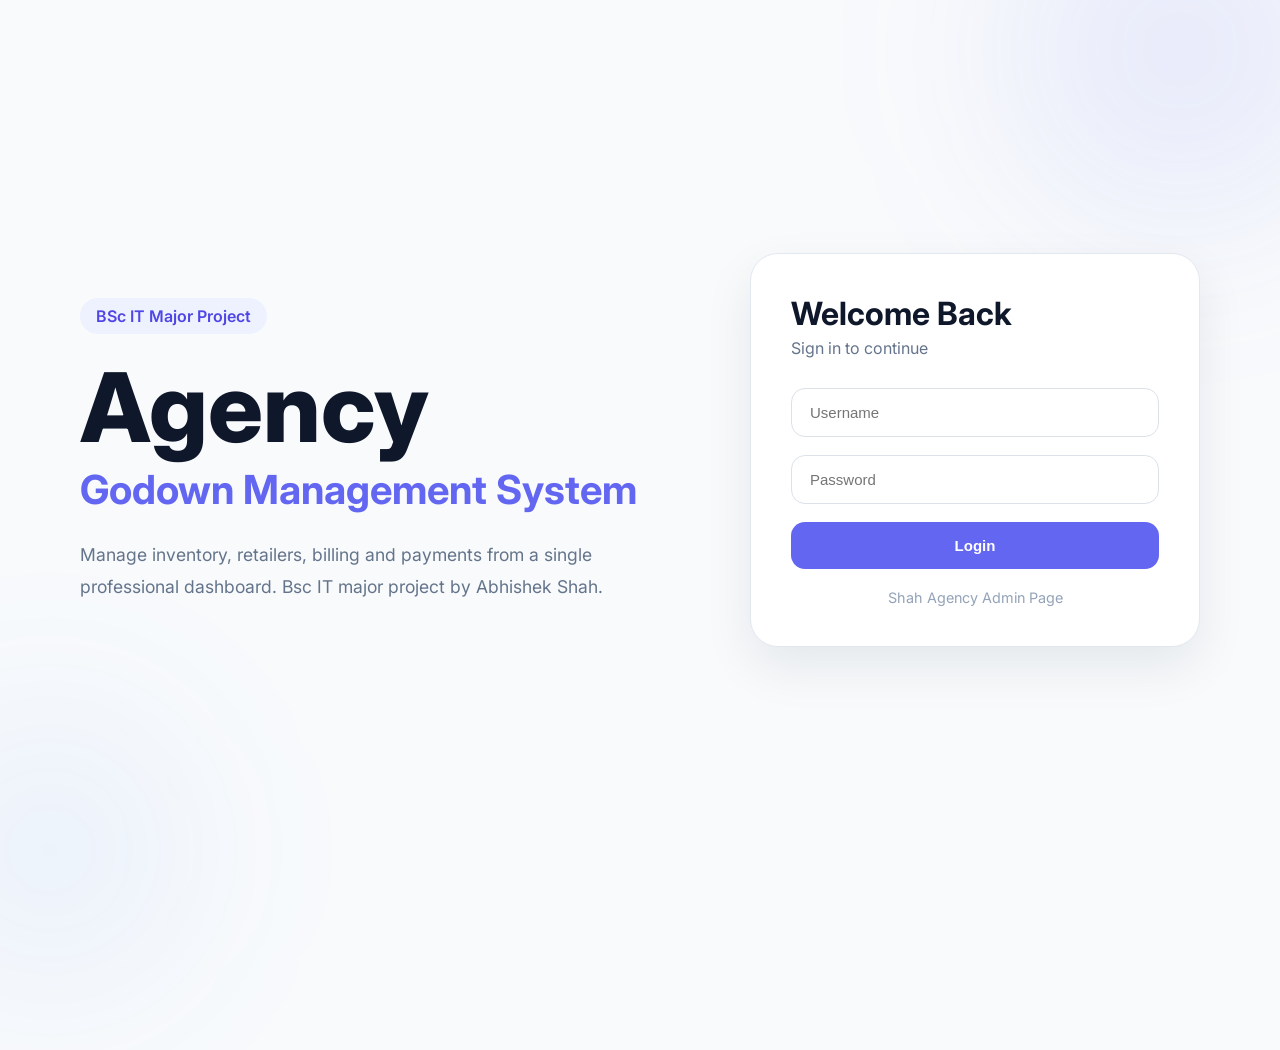
==== commit 2bc632b8: "Updated retailer backend to show exact DB error" ====
--- a/frontend/index.html
+++ b/frontend/index.html
@@ -58,7 +58,7 @@
         </button>
 
         <div class="footer-note">
-            Shah Agency Admin Panel
+            Shah Agency Admin Page
         </div>
 
     </div>
@@ -83,7 +83,7 @@
         } else {
 
             alert(
-                'Galat Username ya Password! Wapas try kar.'
+                'Wrong Username or Password! try again.'
             );
 
         }
